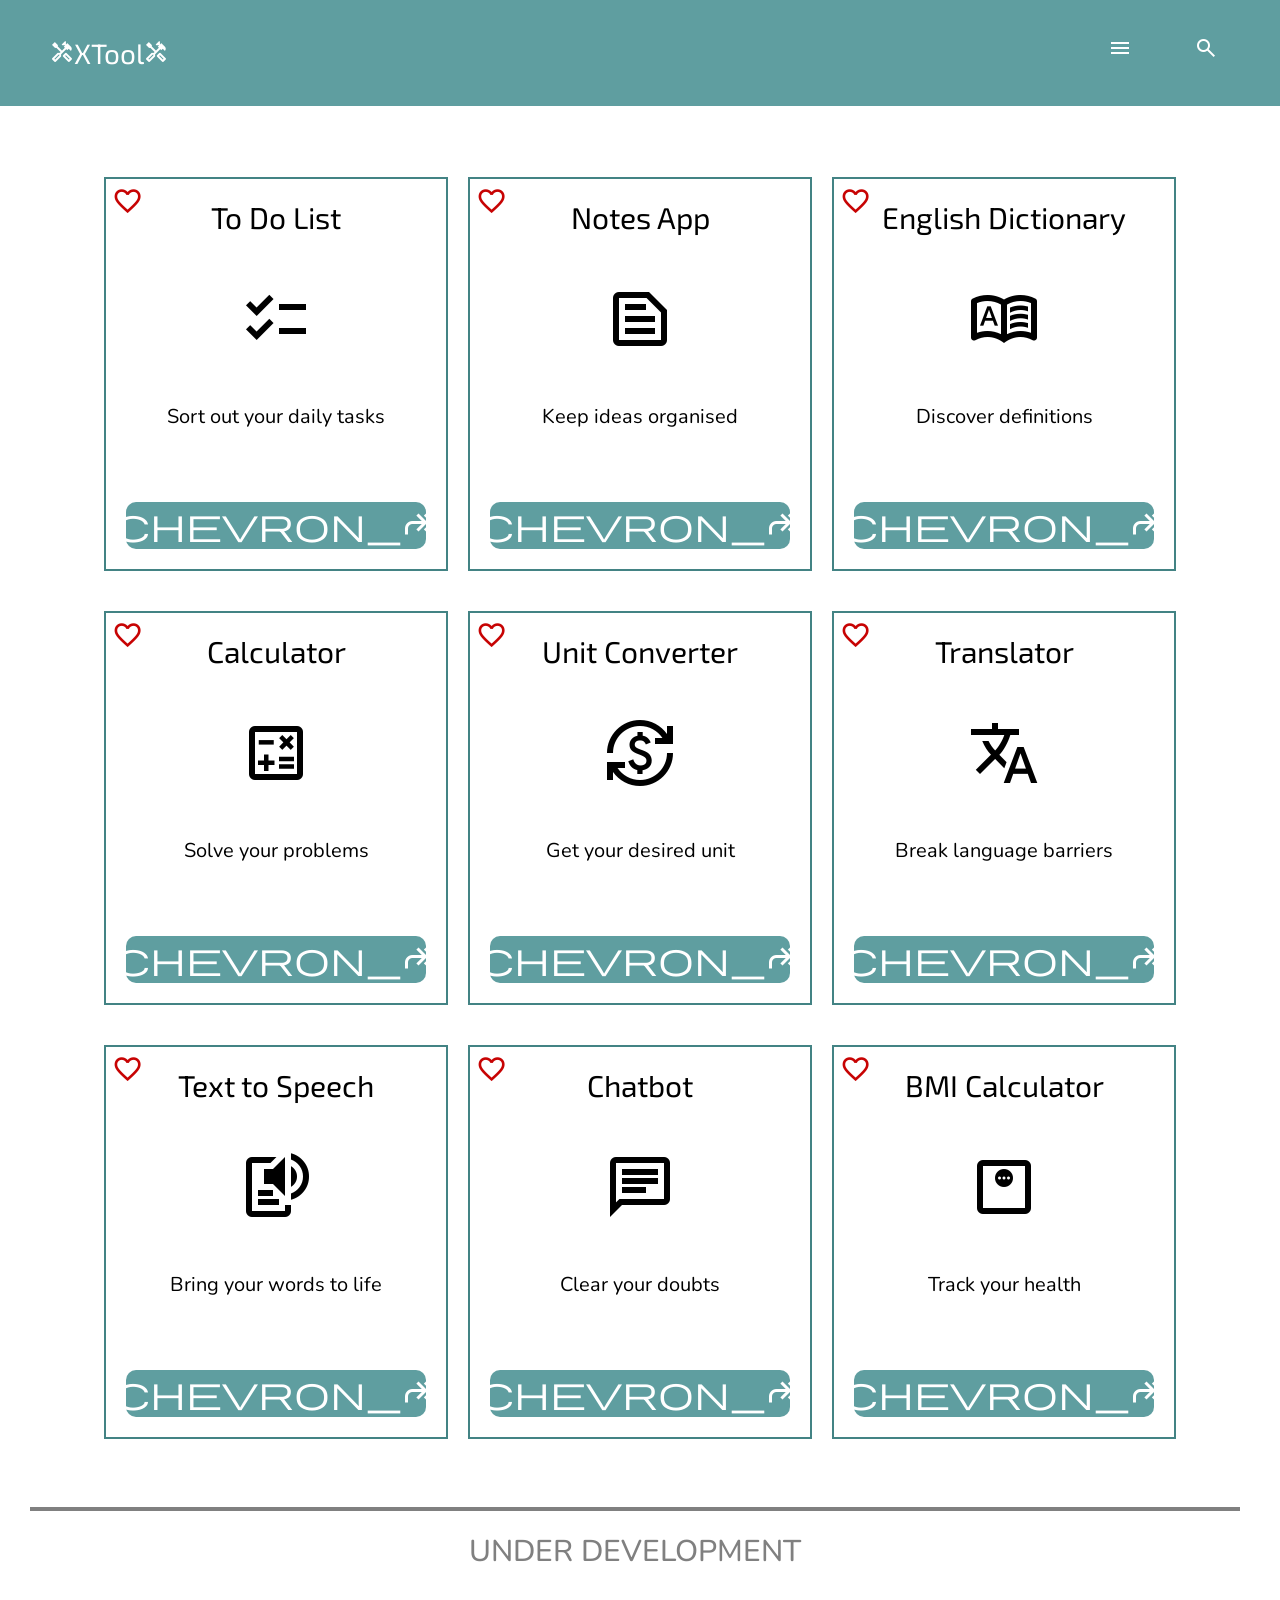
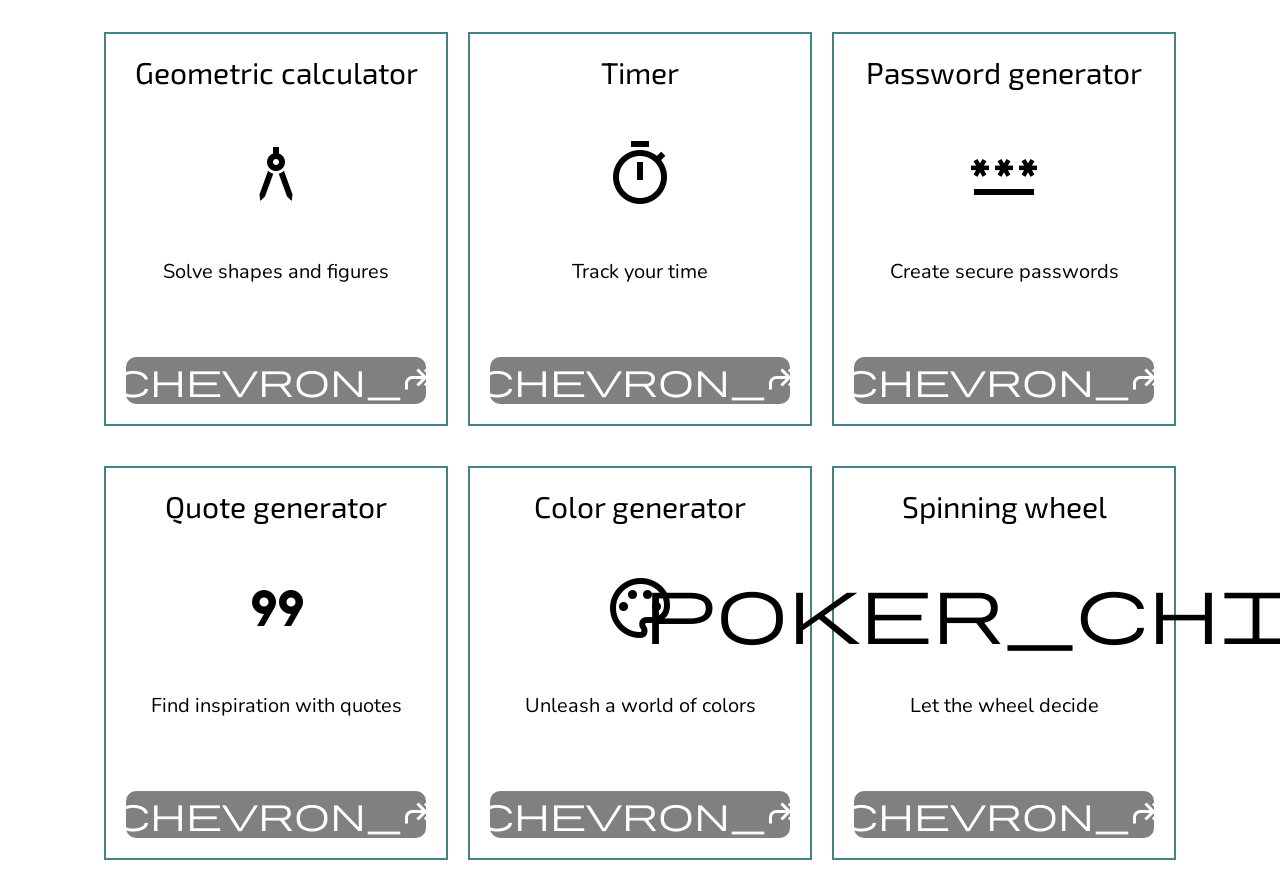
==== index.html @ a67f7b2e "Update project files" ====
<!DOCTYPE html>
<html lang="en" translate="no">

<head>
    <meta charset="UTF-8">
    <meta name="viewport" content="width=device-width, initial-scale=1.0">
    <title>XTool</title>
    <link rel="stylesheet" href="styles.css">
    <link rel="stylesheet" href="https://fonts.googleapis.com/css2?family=Material+Symbols+Outlined:opsz,wght,FILL,GRAD@20..48,100..700,0..1,-50..200" />
</head>

<body>

    <nav class="navBar">
        <ul>
            <a href="index.html" class="webLogo"><span><i class="material-symbols-outlined">handyman</i>XTool<i class="material-symbols-outlined">handyman</i></span></a>
            <li><i class="material-symbols-outlined" id="searchButton">search</i></li>
            <li><i class="material-symbols-outlined" id="menuButton">menu</i></li>
        </ul>
       
    </nav>

    <div class="menuDiv">
        <ul>
             <li><span id="favourites">Favourites</span></li>
            <li><span id="recents">Recents</span></li>
            <li><span id="settings" data-url="Settings/index.html">Settings</span></li>
        </ul>
       
    </div>

    <div class="searchDiv">
        <input type="text" placeholder="search" id="searchBox" autocomplete="off">
    </div>



    <div class="devTextDiv">
        <span class="devTextSpan">DEV TEXT</span>
    </div>

    <button type="button" class="closeBtn"><span class="material-symbols-outlined">close</span></button>



    <div class="settingsDiv">

        <div class="settingsSection">
            <h3>Appearance</h3>
            
            <div class="settingRow">
                <label>Theme</span></label>
                <button type="button" id="darkModeToggle" data-setting="theme">Toggle Dark Mode</button>
            </div>
            
            <div class="settingRow">
                <label for="cardSizeSelect">Card Layout Size</label>
                <select id="cardSizeSelect" data-setting="cardSize">
                    <option value="normal">Normal (Default)</option>
                    <option value="compact">Compact</option>
                </select>
            </div>

        </div>

        <div class="settingsSection">
            <h3>Preferences</h3>

            <div class="settingRow">
                <label>Launch tools in new tab</label>
                <input type="checkbox" id="newTabCheckbox" data-setting="newTab">
            </div>

            <div class="settingRow">
                <label>Recent tools limit (<span id="historyVal">3</span>)</label>
                <input type="range" id="historyLimitSlider" min="3" max="10" value="3" data-setting="recentCount">
            </div>
        </div>

        <div class="settingsSection">
            <h3>Data & Privacy</h3>

            <div class="settingRow buttonsRow">
                <button type="button" class="dangerBtn" id="clearRecentsBtn">Clear History</button>
                <button type="button" class="dangerBtn" id="clearFavsBtn">Reset Favorites</button>
                <button type="button" class="dangerBtn" id="clearSettingsBtn">Reset Settings</button>
            </div>

            <div class="settingRow">
                <label>History retention policy</label>
                <select id="autoClearSelect" data-setting="history">
                    <option value="forever">Keep History Forever</option>
                    <option value="1hour">Clear Recents After 1 Hour</option>
                    <option value="1day">Clear Recents After 1 Day</option>
                    <option value="session">Clear Upon Browser Close</option>
                </select>
            </div>
        </div>
    
    </div>




    <div class="toolContainer">

        <div class="toolElem">
            <span class="toolName">To Do List</span>
            <span class="material-symbols-outlined favIcon">favorite</span>
            <i class="material-symbols-outlined toolIcon">checklist</i>
            <span class="toolDescription">Sort out your daily tasks</span>
            <button type="button" class="toolButton" id="ToDoBtn" data-url='To Do List/index.html'><i
                    class="material-symbols-outlined buttonIcon">chevron_forward</i></button>
        </div>

        <div class="toolElem">
            <span class="toolName">Notes App</span>
            <span class="material-symbols-outlined favIcon">favorite</span>
            <i class="material-symbols-outlined toolIcon">text_snippet</i>
            <span class="toolDescription">Keep ideas organised</span>
            <button type="button" class="toolButton" id="NotesBtn" data-url='NotesApp/index.html'><i
                    class="material-symbols-outlined buttonIcon">chevron_forward</i></button>
        </div>

        <div class="toolElem">
            <span class="toolName">English Dictionary</span>
            <span class="material-symbols-outlined favIcon">favorite</span>
            <i class="material-symbols-outlined toolIcon">dictionary</i>
            <span class="toolDescription">Discover definitions</span>
            <button type="button" class="toolButton" id="DictBtn" data-url='English Dictionary/index.html'><i
                    class="material-symbols-outlined buttonIcon">chevron_forward</i></button>
        </div>

        <div class="toolElem">
            <span class="toolName">Calculator</span>
            <span class="material-symbols-outlined favIcon">favorite</span>
            <i class="material-symbols-outlined toolIcon">calculate</i>
            <span class="toolDescription">Solve your problems</span>
            <button type="button" class="toolButton" id="CalcBtn" data-url='Calculator/index.html'><i
                    class="material-symbols-outlined buttonIcon">chevron_forward</i></button>
        </div>

        <div class="toolElem">
            <span class="toolName">Unit Converter</span>
            <span class="material-symbols-outlined favIcon">favorite</span>
            <i class="material-symbols-outlined toolIcon">currency_exchange</i>
            <span class="toolDescription">Get your desired unit</span>
            <button type="button" class="toolButton" id="UnitBtn" data-url='Unit converter/index.html'><i
                    class="material-symbols-outlined buttonIcon">chevron_forward</i></button>
        </div>

        <div class="toolElem">
            <span class="toolName">Translator</span>
            <span class="material-symbols-outlined favIcon">favorite</span>
            <i class="material-symbols-outlined toolIcon">translate</i>
            <span class="toolDescription">Break language barriers</span>
            <button type="button" class="toolButton" id="TranslatorBtn" data-url='Translator/index.html'><i
                    class="material-symbols-outlined buttonIcon">chevron_forward</i></button>
        </div>

        <div class="toolElem">
            <span class="toolName">Text to Speech</span>
            <span class="material-symbols-outlined favIcon">favorite</span>
            <i class="material-symbols-outlined toolIcon">text_to_speech</i>
            <span class="toolDescription">Bring your words to life</span>
            <button type="button" class="toolButton" id="TextSpeechBtn" data-url='Text to Speech/index.html'><i
                    class="material-symbols-outlined buttonIcon">chevron_forward</i></button>
        </div>

        <div class="toolElem">
            <span class="toolName">Chatbot</span>
            <span class="material-symbols-outlined favIcon">favorite</span>
            <i class="material-symbols-outlined toolIcon">chat</i>
            <span class="toolDescription">Clear your doubts</span>
            <button type="button" class="toolButton" id="ChatbotBtn" data-url='Chatbot/index.html'><i
                    class="material-symbols-outlined buttonIcon">chevron_forward</i></button>
        </div>

        <div class="toolElem">
            <span class="toolName">BMI Calculator</span>
            <span class="material-symbols-outlined favIcon">favorite</span>
            <i class="material-symbols-outlined toolIcon">monitor_weight</i>
            <span class="toolDescription">Track your health</span>
            <button type="button" class="toolButton" id="BMIBtn" data-url='BMI Calculator/index.html'><i
                    class="material-symbols-outlined buttonIcon">chevron_forward</i></button>
        </div>

        <div class="line-divider restricted">
            <hr class="line-segment">
            <span>UNDER DEVELOPMENT</span>
        </div>
    
        <div class="toolElem restricted">
            <span class="toolName">Geometric calculator</span>
            <i class="material-symbols-outlined toolIcon">architecture</i>
            <span class="toolDescription">Solve shapes and figures</span>
            <button type="button" class="toolButton"><i
                    class="material-symbols-outlined buttonIcon">chevron_forward</i></button>
        </div>

        <div class="toolElem restricted">
            <span class="toolName">Timer</span>
            <i class="material-symbols-outlined toolIcon">timer</i>
            <span class="toolDescription">Track your time</span>
            <button type="button" class="toolButton"><i
                    class="material-symbols-outlined buttonIcon">chevron_forward</i></button>
        </div>

        <div class="toolElem restricted">
            <span class="toolName">Password generator</span>
            <i class="material-symbols-outlined toolIcon">password</i>
            <span class="toolDescription">Create secure passwords</span>
            <button type="button" class="toolButton"><i
                    class="material-symbols-outlined buttonIcon">chevron_forward</i></button>
        </div>

        <div class="toolElem restricted">
            <span class="toolName">Quote generator</span>
            <i class="material-symbols-outlined toolIcon">format_quote</i>
            <span class="toolDescription">Find inspiration with quotes</span>
            <button type="button" class="toolButton"><i
                    class="material-symbols-outlined buttonIcon">chevron_forward</i></button>
        </div>

        <div class="toolElem restricted">
            <span class="toolName">Color generator</span>
            <i class="material-symbols-outlined toolIcon">palette</i>
            <span class="toolDescription">Unleash a world of colors</span>
            <button type="button" class="toolButton"><i
                    class="material-symbols-outlined buttonIcon">chevron_forward</i></button>
        </div>

        <div class="toolElem restricted">
            <span class="toolName">Spinning wheel</span>
            <i class="material-symbols-outlined toolIcon">poker_chip</i>
            <span class="toolDescription">Let the wheel decide</span>
            <button type="button" class="toolButton"><i
                    class="material-symbols-outlined buttonIcon">chevron_forward</i></button>
        </div>

    </div>



    <!--styling navbar-->
    <style>
        /*nav bar*/

        @import url('https://fonts.googleapis.com/css2?family=Exo+2:ital,wght@0,100..900;1,100..900&display=swap');

        :root {
            --theme-color: cadetblue;
            --theme-color-dark: rgb(67, 131, 132);
        }

        .navBar {
            background-color: var(--theme-color);
            position: absolute;
            padding: 20px 0 20px 0;
            min-width: 300px;
            top: 0;
            left: 0;
            width: 100%;
            z-index: 1;
            overflow-x: hidden;
        }

        nav li {
            display: inline;
            color: white;
            float: inline-end;
            padding-right: 5%;
        }

        nav i:hover {
            text-shadow: 0 0 25px white;
            transition: all ease 250ms;
        }

        nav i {
            cursor: pointer;
            user-select: none;
        }

        nav a {
            font-family: "Exo 2", sans-serif;
            text-decoration: none;
            font-size: 175%;
            color: white;
            cursor: pointer;
            padding: 10px;
            text-align: center;
            position: relative;
        }

        /*logo animation*/

        nav a::before {
            content: "";
            position: absolute;
            top: 0;
            margin: 0;
            padding: 0;
            width: 0;
            height: 2px;
            background-color: white;
        }

        nav a:hover::before {
            content: "";
            position: absolute;
            top: 0;
            left: 0;
            margin: 0;
            padding: 0;
            width: 100%;
            height: 2px;
            background-color: white;
            transition: all ease 600ms;
        }

        nav a::after {
            content: "";
            position: absolute;
            bottom: 0;
            margin: 0;
            padding: 0;
            width: 0;
            height: 2px;
            background-color: white;
        }

        nav a:hover::after {
            content: "";
            position: absolute;
            bottom: 0;
            left: 0;
            margin: 0;
            padding: 0;
            width: 100%;
            height: 2px;
            background-color: white;
            transition: all ease 600ms;
        }
    </style>

    <script src="main.js"></script>


</body>

</html>
---- styles.css ----
@import url('https://fonts.googleapis.com/css2?family=Exo+2:ital,wght@0,100..900;1,100..900&family=Nunito:ital,wght@0,200..1000;1,200..1000&display=swap');


/*SETUP*/

body,html {
    margin: 0;
}

:root {
    --theme-color: cadetblue;
    --theme-color-dark: rgb(67, 131, 132);
    --theme-color-light: rgb(175, 197, 197);
}








/*DARK THEME (BY GEMINI)*/

body.dark-theme {
    background: linear-gradient(135deg, #0e1617 0%, #152224 50%, #1e3133 100%);
    background-attachment: fixed;
    color: #f1f5f9; 
}

body.dark-theme .navBar {
    background-color: rgba(21, 34, 36, 0.85);
    border-bottom: 1px solid rgba(95, 158, 160, 0.2);
    backdrop-filter: blur(10px);
}

body.dark-theme .webLogo, 
body.dark-theme .navBar ul li i {
    color: var(--theme-color-light) !important;
}

body.dark-theme .closeBtn {
    background-color: #233538;
    color: var(--theme-color-light);
    border: 1px solid rgba(255, 255, 255, 0.05);
}
body.dark-theme .closeBtn:hover {
    background-color: var(--theme-color-dark);
    color: white;
}

body.dark-theme .menuDiv {
    background-color: #162426;
    color: #e2e8f0;
    border-color: var(--theme-color-dark);
    box-shadow: 0 10px 30px rgba(0,0,0,0.5);
}
body.dark-theme .menuDiv li:hover {
    color: white;
}

body.dark-theme #searchBox {
    background-color: #22373a;
    color: white;
    border: 1px solid rgba(255, 255, 255, 0.1);
}
body.dark-theme #searchBox:focus {
    outline: 1px solid var(--theme-color);
}

body.dark-theme .line-divider hr {
    border-color: #2d4144;
}
body.dark-theme .line-divider span,
body.dark-theme .devTextSpan,
body.dark-theme .emptyMsg {
    color: var(--theme-color-light);
}

body.dark-theme .toolElem {
    background: rgba(26, 42, 44, 0.65);
    backdrop-filter: blur(8px);
    border: 2px solid rgba(67, 131, 132, 0.4);
    box-shadow: 0 4px 20px rgba(0, 0, 0, 0.25);
    color: #f8fafc;
}

body.dark-theme .toolElem:hover {
    border-color: var(--theme-color);
    box-shadow: 0 0 25px rgba(95, 158, 160, 0.3);
}

body.dark-theme .toolDescription {
    color: #cbd5e1;
}

body.dark-theme .settingsDiv {
    background-color: rgba(22, 36, 38, 0.85); 
    backdrop-filter: blur(12px);
    border-color: var(--theme-color-dark);
    color: #f8fafc;
    box-shadow: 0 10px 40px rgba(0, 0, 0, 0.4);
}

body.dark-theme .settingsSection {
    border-bottom-color: rgba(175, 197, 197, 0.15); 
}

body.dark-theme .settingsSection h3 {
    color: var(--theme-color-light);
}

body.dark-theme .settingRow label {
    color: #e2e8f0;
}

body.dark-theme .settingRow select,
body.dark-theme #darkModeToggle {
    background-color: #24393c;
    color: #f8fafc;
    border-color: rgba(255, 255, 255, 0.1);
}

body.dark-theme .settingRow select:focus,
body.dark-theme #darkModeToggle:hover {
    background-color: #2e494d;
    border-color: var(--theme-color-light);
}

body.dark-theme .dangerBtn {
    background-color: #3b1e1e; 
    color: #fca5a5;
    border-color: #7f1d1d;
}

body.dark-theme .dangerBtn:hover {
    background-color: #dc2626;
    color: white;
    border-color: #b91c1c;
    box-shadow: 0 4px 12px rgba(220, 38, 38, 0.4);
}








/*LAYOUT CONTAINERS*/

.toolContainer {
    margin: 20px;
    display: flex;
    flex-wrap: wrap;
    justify-content: center;
    gap: 40px 20px;
}

.toolElem {
    position: relative;
    width: 300px;
    height: 350px;
    border: 2px solid var(--theme-color-dark);
    padding: 20px;
    text-align: center;
    font-size: 30px;
    display: flex;
    flex-direction: column;
    align-items: center;
    justify-content: space-between;
    transition: box-shadow 0.3s ease;
}

.toolElem:hover {
    box-shadow: 0 0 20px rgb(214, 213, 213);
}






/*CARD ELEMENTS*/

.toolName {
    font-family: "Exo 2", sans-serif;
}

.toolDescription {
    font-size: 20px;
    font-family: "Nunito", sans-serif;
}

.favIcon{
    position: absolute;
    top: 10px;
    left: 10px;
    cursor: pointer;
    color: rgb(199, 3, 3);
    transform: scale(1.3);
    user-select: none;
}

.toolIcon {
    transform: scale(3);
}

.toolButton {
    background-color: var(--theme-color);
    color: white;
    border-radius: 10px;
    border: none;
    padding: 10px;
    width: 100%;
    cursor: pointer;
    transition: background-color 400ms ease;
}

.toolButton:hover {
    background-color: var(--theme-color-dark);
}

.buttonIcon {
    transform: scale(1.5);
}




/*COMPACT MODIFY*/

.toolContainer.compact{
    gap: 15px 15px;
}

.toolContainer.compact .toolElem{
    width: 100px;
    height: 170px;
    padding: 10px;
}

.toolContainer.compact .favIcon{
    transform: scale(0.8);
    top: 0px;
    left: 0px;
}

.toolContainer.compact .toolIcon{
    transform: scale(1);
}

.toolContainer.compact .toolButton{
    padding: 2px;
}
.toolContainer.compact .buttonIcon{
    transform: scale(1);
}

.toolContainer.compact .toolName,.toolContainer.compact .toolDescription{
    font-size: 13px;
    margin: 6px;
}

.toolContainer.compact .line-divider span{
    font-size: 20px;
}



/*DEV LINE*/

.line-divider {
  flex-basis: 100%;
  text-align: center;
  margin: 20px 20px 0 10px;
}

.line-divider hr{
    border: 2.5px solid grey;
}

.line-divider span {
  font-size: 30px;
  font-family: "Nunito", "sans-serif";
  color: grey;
  display: block;
  margin: 20px 0 20px 0;
  font-weight: 500;
}





/*MENU DIV*/

.menuDiv{
    width: 140px;
    height: fit-content;
    background-color: white;
    position: absolute;
    right: 5%;
    top: 10%;
    z-index: 100;
    padding: 5px 7px 5px 7px;
    color: var(--theme-color-dark);
    font-family: "Nunito", "sans-serif";
    border: 1px solid var(--theme-color);
    border-radius: 7px;
    visibility: hidden;
}

.menuDiv li{
    list-style: none;
    padding: 5px;
    margin-left: -25px;
    user-select: none;
}   

.menuDiv li :hover{
    cursor: pointer;
    color: var(--theme-color);
    font-weight: bold;
}

.searchDiv{
    width: 150px;
    position: absolute;
    right: 40px;
    top: 8.5%;
    z-index: 101;
    visibility: hidden;
}

#searchBox{
    width: 150px;
    border: none;
    padding: 10px;
    border-radius: 5px;
    outline: none;
}

#searchBox:focus{
    outline: 1px solid var(--theme-color-dark);
}

.restricted .toolButton{
    background-color: grey;
}

.devTextDiv{
    position: relative;
    text-align: center;
    width: 100%;
    margin-top: 135px;
    margin-bottom: 20px;
    font-weight: bold;
}

.devTextSpan{
    color: var(--theme-color-dark);
    font-family: "nunito";
    visibility: hidden;
    display: block;
}

.isFav{
    font-variation-settings: 'FILL' 1, 'wght' 400, 'GRAD' 0, 'opsz' 24;
}

.menuDiv ul li span.active{
    font-weight: bold;
}

.emptyMsg{
    color: rgb(134, 131, 131);
    font-family: "nunito", sans-serif;
    font-weight: 300;
    grid-column: 1/-1;
    text-align: center;
    margin: 100px auto;
}


/*SETTINGS*/

.closeBtn{
    position: absolute;
    top: 125px;
    right: 10%;
    padding: 2px 0 0 0;
    border: none;
    background-color: white;
    color: var(--theme-color-dark);
    border-radius: 50%;
    width: 35px;
    height: 35px;
    cursor: pointer;
    transition: background-color 500ms ease;
    visibility: hidden;
}

.closeBtn:hover{
    background-color: rgb(231, 229, 229);
}

.settingsDiv {
    display: none;
    margin: 40px auto;
    max-width: 650px;
    min-width: 200px;
    padding: 30px;
    border: 2px solid var(--theme-color-dark);
    border-radius: 12px;
    box-shadow: 0 4px 20px rgba(0, 0, 0, 0.05);
    font-family: "Nunito", sans-serif;
}

.settingsSection {
    margin-bottom: 35px;
    padding-bottom: 25px;
    border-bottom: 1.5px dashed var(--theme-color-light);
}

.settingsSection:last-child {
    margin-bottom: 0;
    padding-bottom: 0;
    border-bottom: none;
}

.settingsSection h3 {
    font-family: "Exo 2", sans-serif;
    font-size: 20px;
    color: var(--theme-color-dark);
    margin: 0 0 20px 0;
}

.settingRow {
    display: flex;
    justify-content: space-between;
    align-items: center;
    margin-bottom: 20px;
}

.settingRow:last-child {
    margin-bottom: 0;
}

.settingRow select, #darkModeToggle {
    background-color: #f8fafc;
    color: #1e293b;
    border: 1px solid #cbd5e1;
    border-radius: 6px;
    padding: 8px 14px;
    font-size: 15px;
    font-family: "Nunito", sans-serif;
    outline: none;
    cursor: pointer;
    transition: all 200ms ease;
    width: 60%;
    text-align: left;
}

.settingRow select:focus, #darkModeToggle:hover {
    border-color: var(--theme-color-dark);
}

.settingRow input[type="checkbox"] {
    width: 20px;
    height: 20px;
    accent-color: var(--theme-color);
    cursor: pointer;
}

.settingRow input[type="range"] {
    width: 60%;
    accent-color: var(--theme-color);
    cursor: pointer;
}

#historyVal {
    font-weight: 700;
    color: var(--theme-color-dark);
}

.buttonsRow {
    gap: 18px;
}

.dangerBtn {
    flex: 1;
    background-color: #fee2e2;
    color: #dc2626;
    border: 1px solid #fca5a5;
    border-radius: 8px;
    padding: 12px;
    font-size: 15px;
    font-weight: 600;
    font-family: "Nunito", sans-serif;
    cursor: pointer;
    transition: all 250ms ease;
}

.dangerBtn:hover {
    background-color: #dc2626;
    color: white;
    border-color: #b91c1c;
    box-shadow: 0 4px 12px rgba(220, 38, 38, 0.2);
}
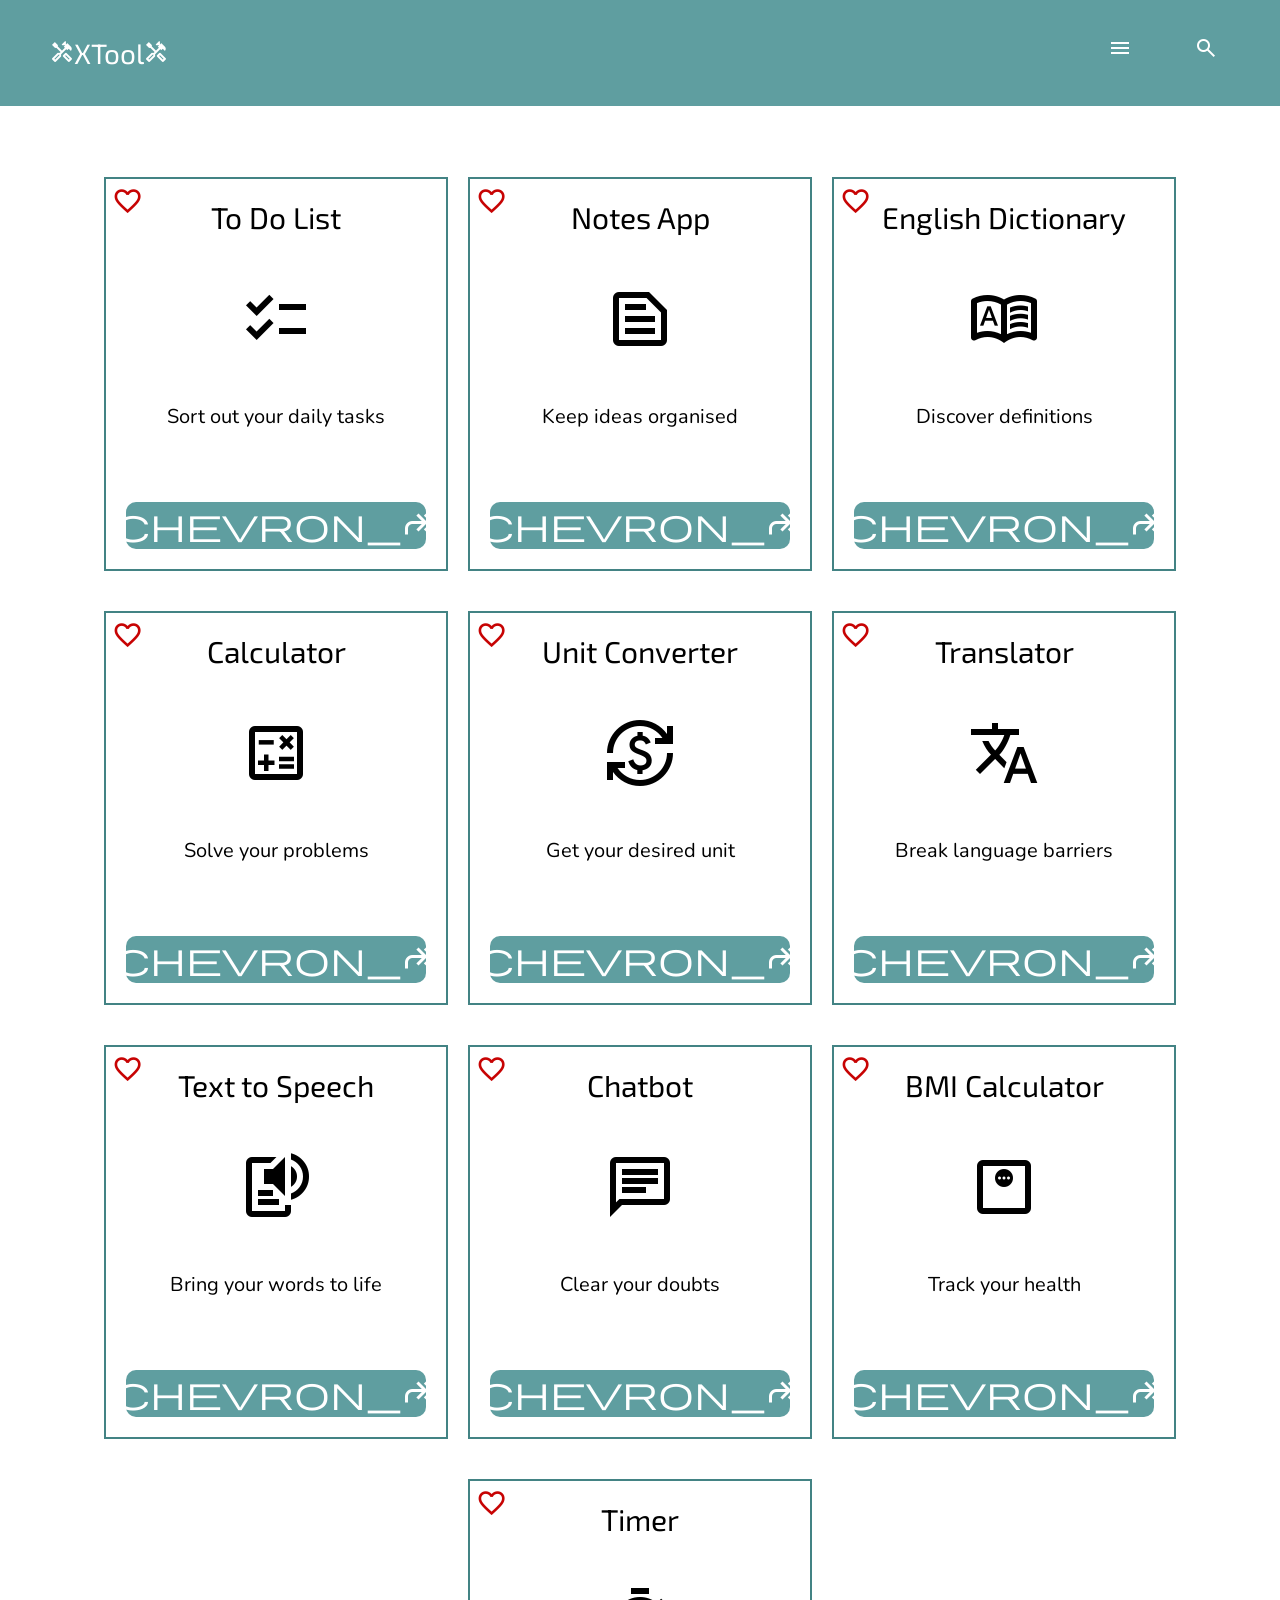
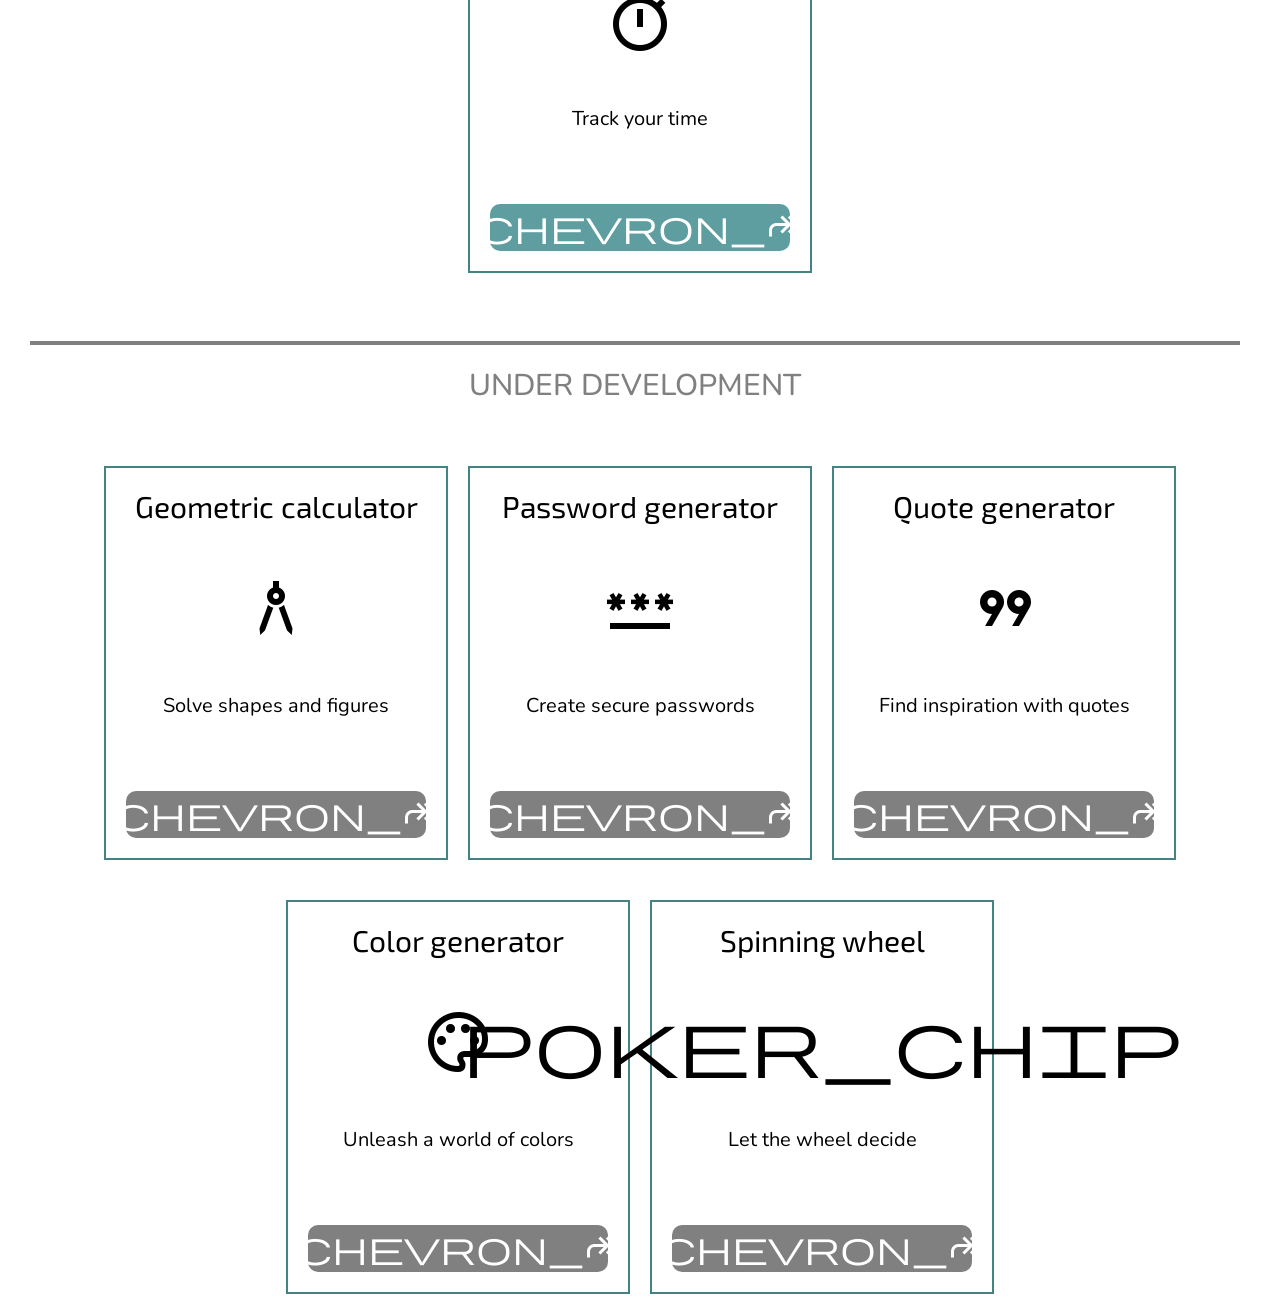
==== commit d87b990b: "Update project files" ====
--- a/index.html
+++ b/index.html
@@ -185,6 +185,15 @@
                     class="material-symbols-outlined buttonIcon">chevron_forward</i></button>
         </div>
 
+        <div class="toolElem">
+            <span class="toolName">Timer</span>
+            <span class="material-symbols-outlined favIcon">favorite</span>
+            <i class="material-symbols-outlined toolIcon">timer</i>
+            <span class="toolDescription">Track your time</span>
+            <button type="button" class="toolButton" id="TimerBtn" data-url="Timer/index.html"><i 
+                class="material-symbols-outlined buttonIcon">chevron_forward</i></button>
+        </div>
+
         <div class="line-divider restricted">
             <hr class="line-segment">
             <span>UNDER DEVELOPMENT</span>
@@ -198,13 +207,7 @@
                     class="material-symbols-outlined buttonIcon">chevron_forward</i></button>
         </div>
 
-        <div class="toolElem restricted">
-            <span class="toolName">Timer</span>
-            <i class="material-symbols-outlined toolIcon">timer</i>
-            <span class="toolDescription">Track your time</span>
-            <button type="button" class="toolButton"><i
-                    class="material-symbols-outlined buttonIcon">chevron_forward</i></button>
-        </div>
+
 
         <div class="toolElem restricted">
             <span class="toolName">Password generator</span>
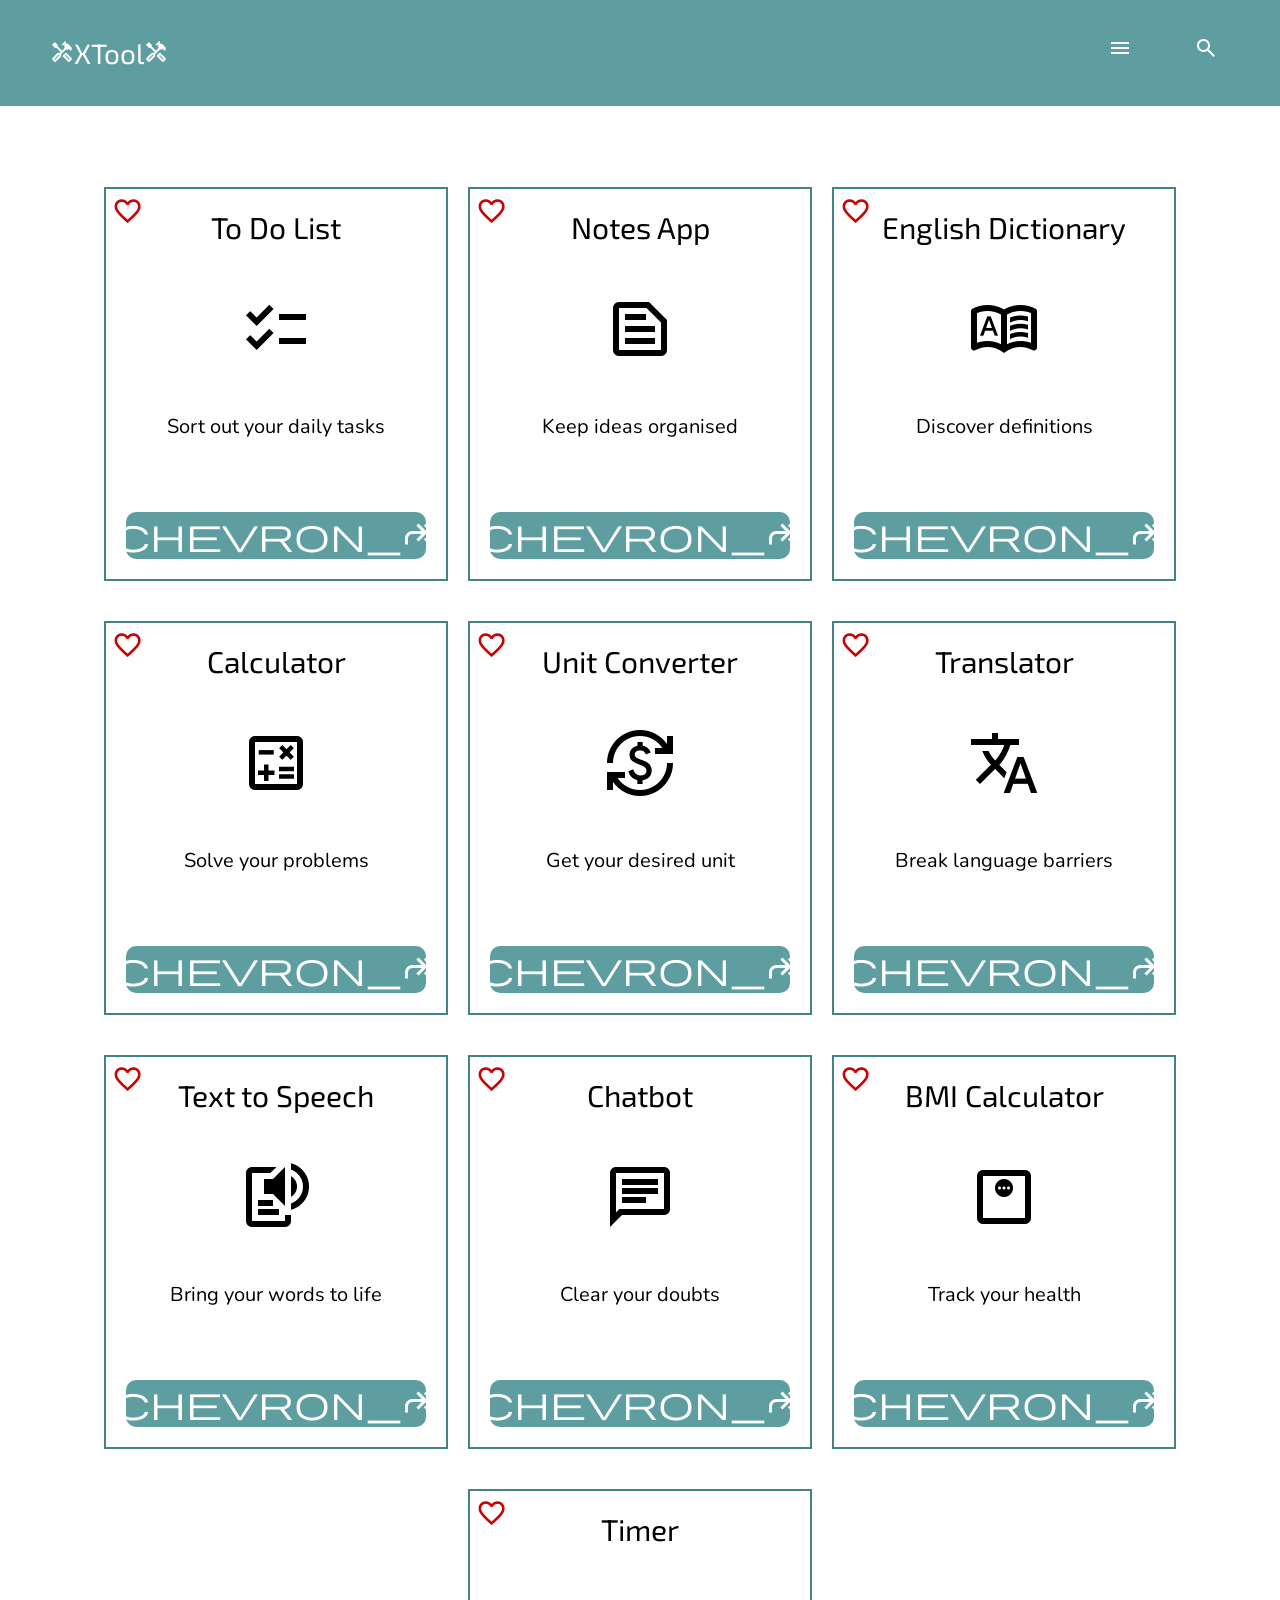
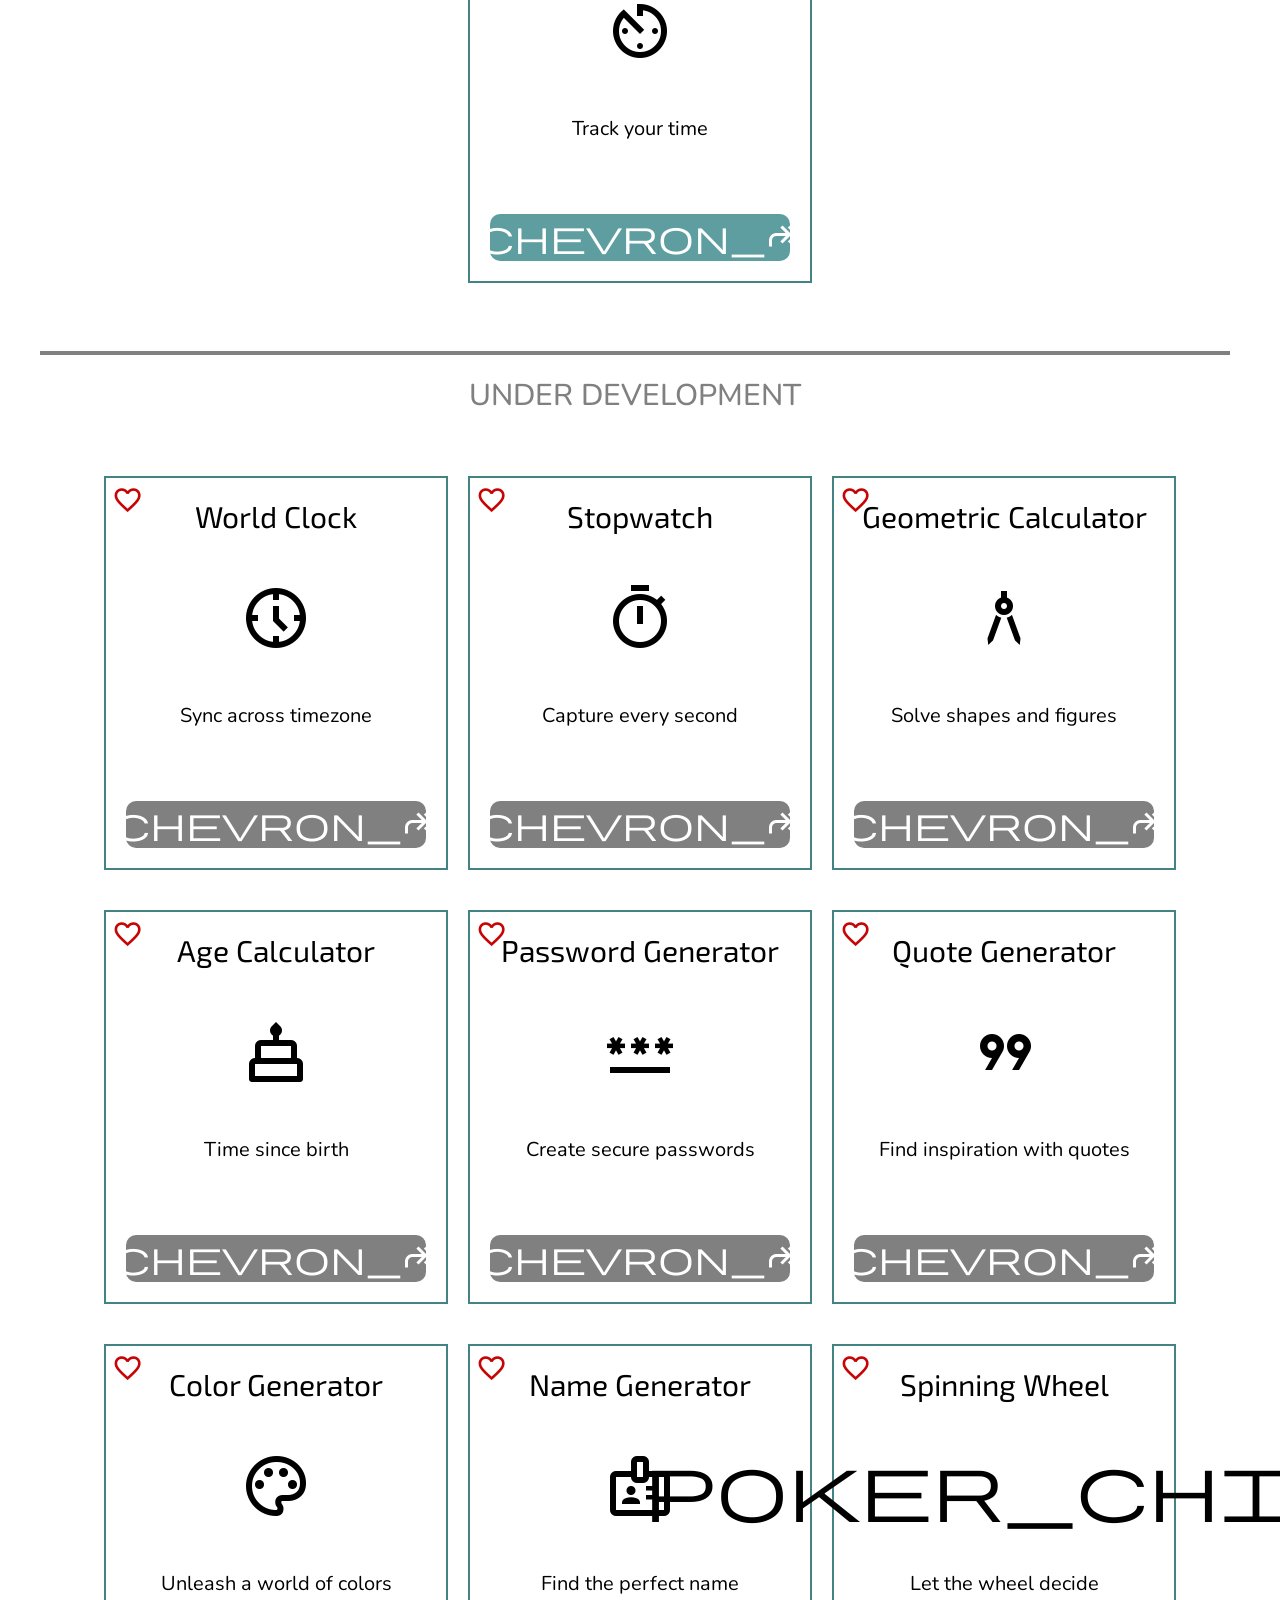
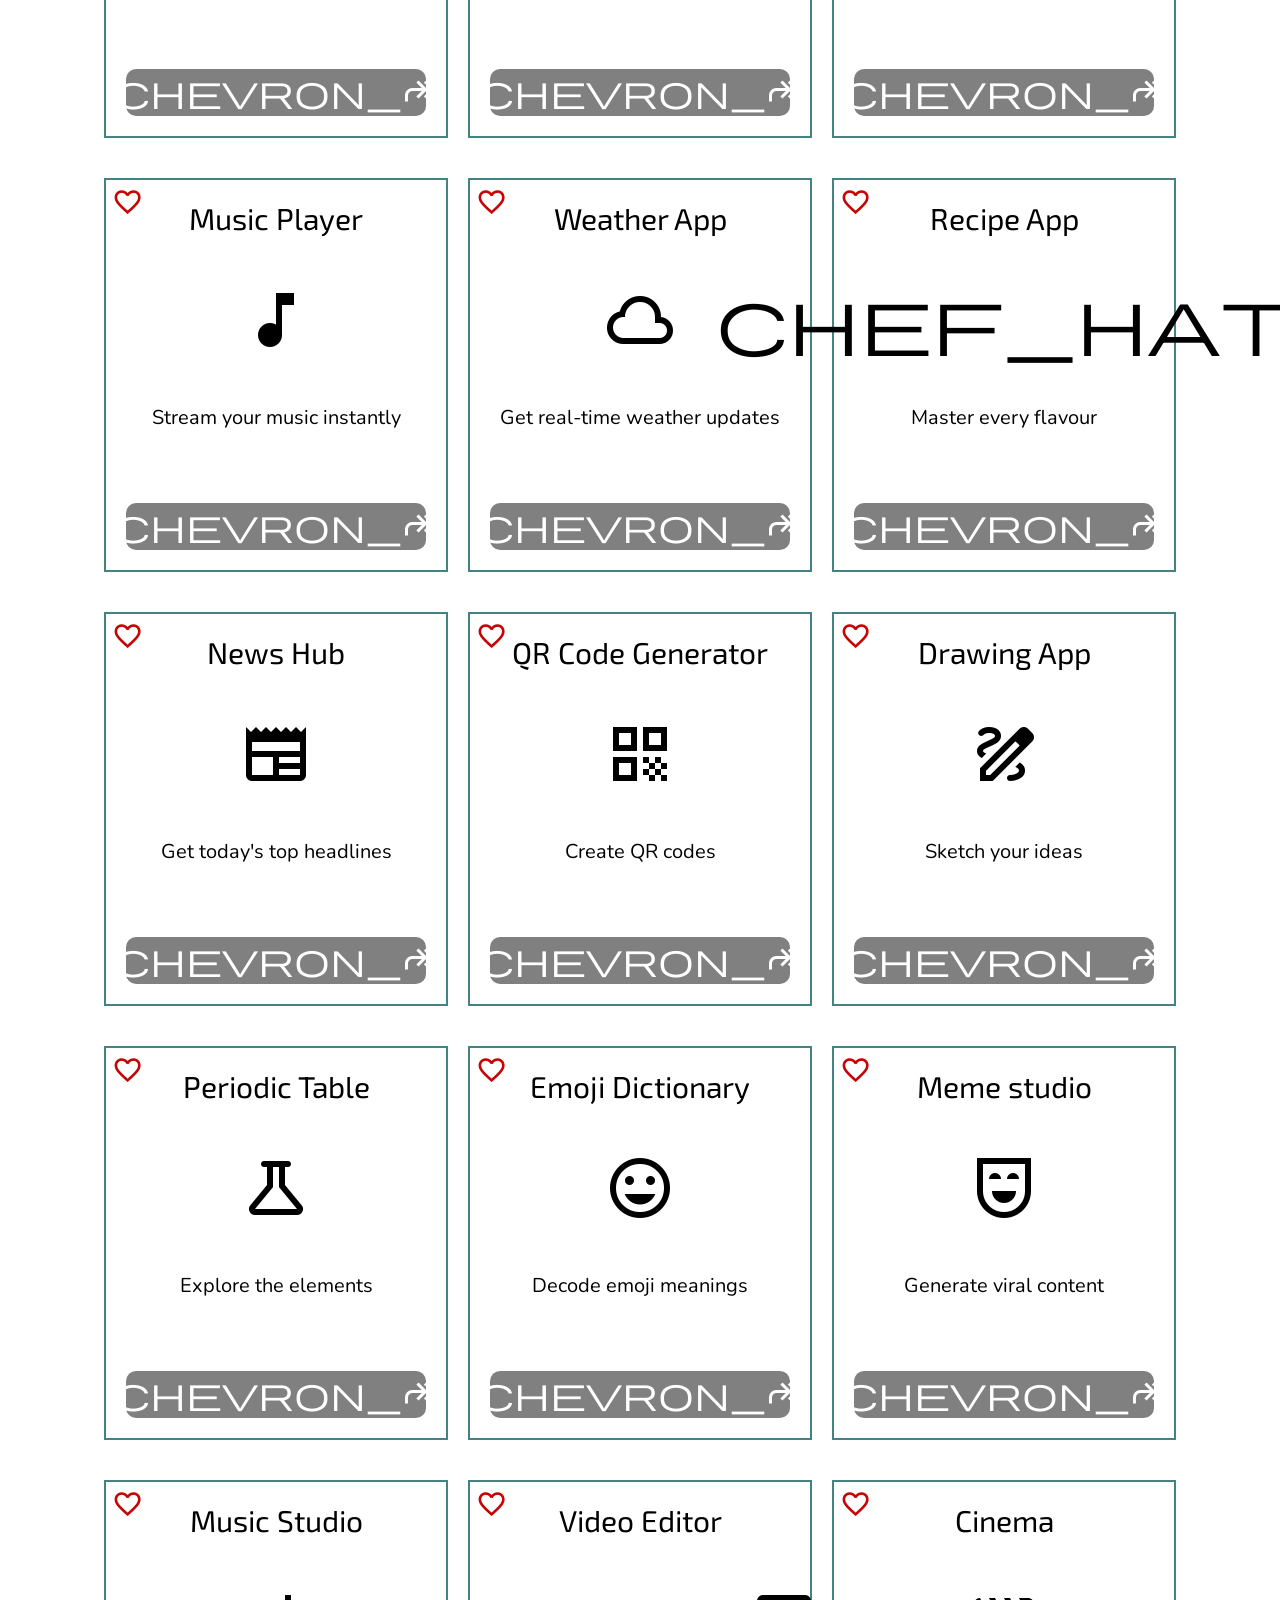
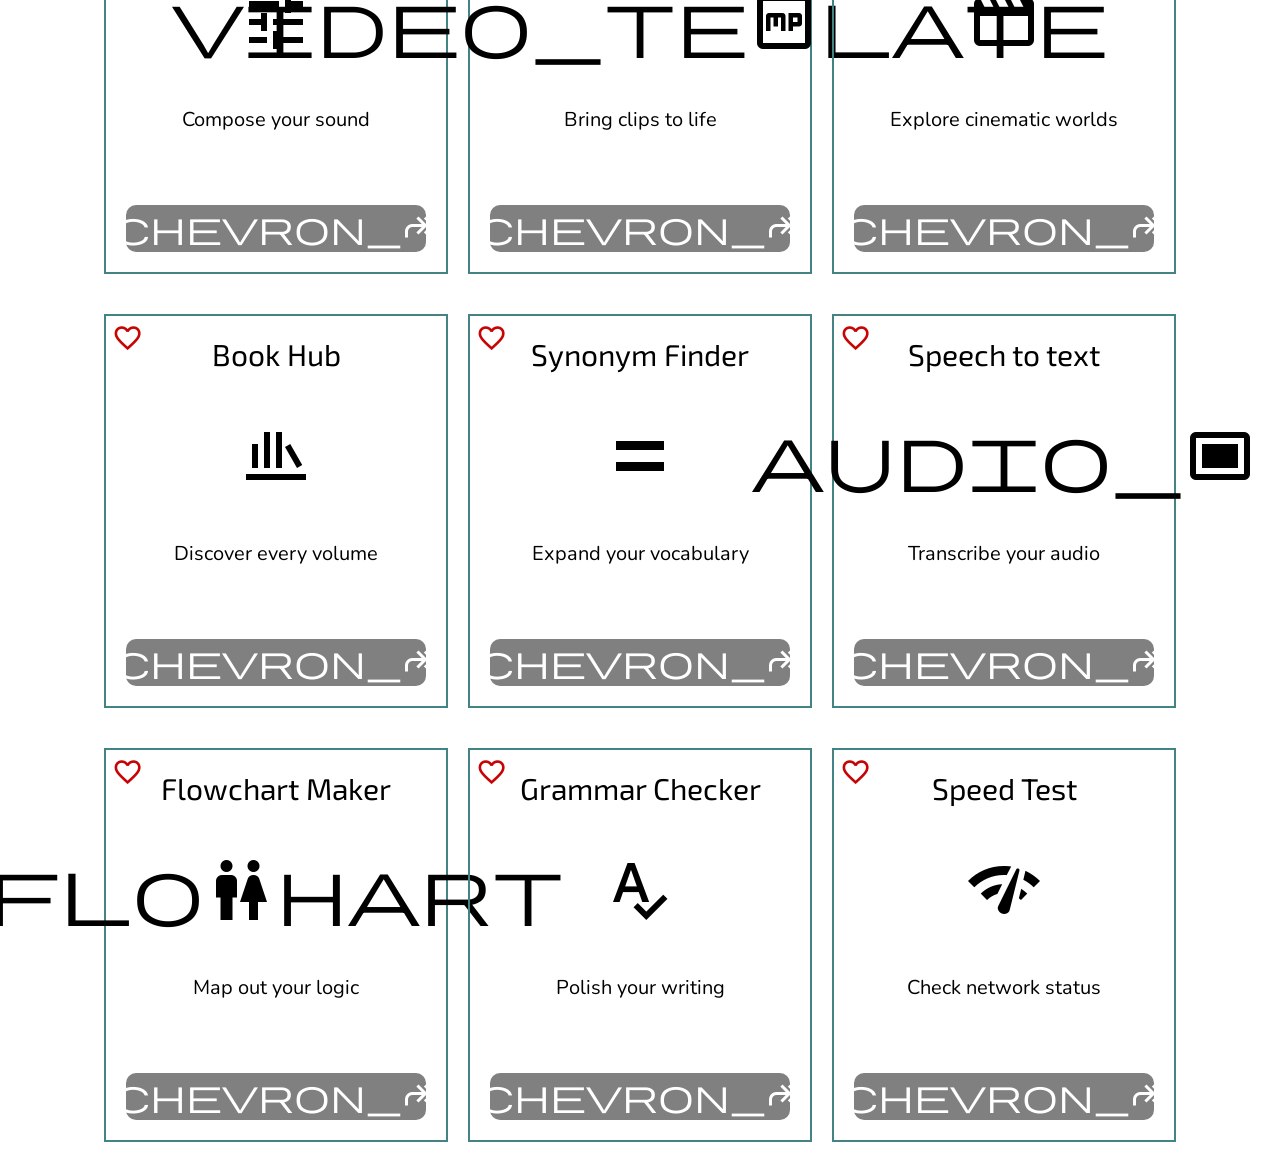
==== commit 7268f838: "Update project files" ====
--- a/index.html
+++ b/index.html
@@ -100,148 +100,7 @@
     </div>
 
 
-
-
-    <div class="toolContainer">
-
-        <div class="toolElem">
-            <span class="toolName">To Do List</span>
-            <span class="material-symbols-outlined favIcon">favorite</span>
-            <i class="material-symbols-outlined toolIcon">checklist</i>
-            <span class="toolDescription">Sort out your daily tasks</span>
-            <button type="button" class="toolButton" id="ToDoBtn" data-url='To Do List/index.html'><i
-                    class="material-symbols-outlined buttonIcon">chevron_forward</i></button>
-        </div>
-
-        <div class="toolElem">
-            <span class="toolName">Notes App</span>
-            <span class="material-symbols-outlined favIcon">favorite</span>
-            <i class="material-symbols-outlined toolIcon">text_snippet</i>
-            <span class="toolDescription">Keep ideas organised</span>
-            <button type="button" class="toolButton" id="NotesBtn" data-url='NotesApp/index.html'><i
-                    class="material-symbols-outlined buttonIcon">chevron_forward</i></button>
-        </div>
-
-        <div class="toolElem">
-            <span class="toolName">English Dictionary</span>
-            <span class="material-symbols-outlined favIcon">favorite</span>
-            <i class="material-symbols-outlined toolIcon">dictionary</i>
-            <span class="toolDescription">Discover definitions</span>
-            <button type="button" class="toolButton" id="DictBtn" data-url='English Dictionary/index.html'><i
-                    class="material-symbols-outlined buttonIcon">chevron_forward</i></button>
-        </div>
-
-        <div class="toolElem">
-            <span class="toolName">Calculator</span>
-            <span class="material-symbols-outlined favIcon">favorite</span>
-            <i class="material-symbols-outlined toolIcon">calculate</i>
-            <span class="toolDescription">Solve your problems</span>
-            <button type="button" class="toolButton" id="CalcBtn" data-url='Calculator/index.html'><i
-                    class="material-symbols-outlined buttonIcon">chevron_forward</i></button>
-        </div>
-
-        <div class="toolElem">
-            <span class="toolName">Unit Converter</span>
-            <span class="material-symbols-outlined favIcon">favorite</span>
-            <i class="material-symbols-outlined toolIcon">currency_exchange</i>
-            <span class="toolDescription">Get your desired unit</span>
-            <button type="button" class="toolButton" id="UnitBtn" data-url='Unit converter/index.html'><i
-                    class="material-symbols-outlined buttonIcon">chevron_forward</i></button>
-        </div>
-
-        <div class="toolElem">
-            <span class="toolName">Translator</span>
-            <span class="material-symbols-outlined favIcon">favorite</span>
-            <i class="material-symbols-outlined toolIcon">translate</i>
-            <span class="toolDescription">Break language barriers</span>
-            <button type="button" class="toolButton" id="TranslatorBtn" data-url='Translator/index.html'><i
-                    class="material-symbols-outlined buttonIcon">chevron_forward</i></button>
-        </div>
-
-        <div class="toolElem">
-            <span class="toolName">Text to Speech</span>
-            <span class="material-symbols-outlined favIcon">favorite</span>
-            <i class="material-symbols-outlined toolIcon">text_to_speech</i>
-            <span class="toolDescription">Bring your words to life</span>
-            <button type="button" class="toolButton" id="TextSpeechBtn" data-url='Text to Speech/index.html'><i
-                    class="material-symbols-outlined buttonIcon">chevron_forward</i></button>
-        </div>
-
-        <div class="toolElem">
-            <span class="toolName">Chatbot</span>
-            <span class="material-symbols-outlined favIcon">favorite</span>
-            <i class="material-symbols-outlined toolIcon">chat</i>
-            <span class="toolDescription">Clear your doubts</span>
-            <button type="button" class="toolButton" id="ChatbotBtn" data-url='Chatbot/index.html'><i
-                    class="material-symbols-outlined buttonIcon">chevron_forward</i></button>
-        </div>
-
-        <div class="toolElem">
-            <span class="toolName">BMI Calculator</span>
-            <span class="material-symbols-outlined favIcon">favorite</span>
-            <i class="material-symbols-outlined toolIcon">monitor_weight</i>
-            <span class="toolDescription">Track your health</span>
-            <button type="button" class="toolButton" id="BMIBtn" data-url='BMI Calculator/index.html'><i
-                    class="material-symbols-outlined buttonIcon">chevron_forward</i></button>
-        </div>
-
-        <div class="toolElem">
-            <span class="toolName">Timer</span>
-            <span class="material-symbols-outlined favIcon">favorite</span>
-            <i class="material-symbols-outlined toolIcon">timer</i>
-            <span class="toolDescription">Track your time</span>
-            <button type="button" class="toolButton" id="TimerBtn" data-url="Timer/index.html"><i 
-                class="material-symbols-outlined buttonIcon">chevron_forward</i></button>
-        </div>
-
-        <div class="line-divider restricted">
-            <hr class="line-segment">
-            <span>UNDER DEVELOPMENT</span>
-        </div>
-    
-        <div class="toolElem restricted">
-            <span class="toolName">Geometric calculator</span>
-            <i class="material-symbols-outlined toolIcon">architecture</i>
-            <span class="toolDescription">Solve shapes and figures</span>
-            <button type="button" class="toolButton"><i
-                    class="material-symbols-outlined buttonIcon">chevron_forward</i></button>
-        </div>
-
-
-
-        <div class="toolElem restricted">
-            <span class="toolName">Password generator</span>
-            <i class="material-symbols-outlined toolIcon">password</i>
-            <span class="toolDescription">Create secure passwords</span>
-            <button type="button" class="toolButton"><i
-                    class="material-symbols-outlined buttonIcon">chevron_forward</i></button>
-        </div>
-
-        <div class="toolElem restricted">
-            <span class="toolName">Quote generator</span>
-            <i class="material-symbols-outlined toolIcon">format_quote</i>
-            <span class="toolDescription">Find inspiration with quotes</span>
-            <button type="button" class="toolButton"><i
-                    class="material-symbols-outlined buttonIcon">chevron_forward</i></button>
-        </div>
-
-        <div class="toolElem restricted">
-            <span class="toolName">Color generator</span>
-            <i class="material-symbols-outlined toolIcon">palette</i>
-            <span class="toolDescription">Unleash a world of colors</span>
-            <button type="button" class="toolButton"><i
-                    class="material-symbols-outlined buttonIcon">chevron_forward</i></button>
-        </div>
-
-        <div class="toolElem restricted">
-            <span class="toolName">Spinning wheel</span>
-            <i class="material-symbols-outlined toolIcon">poker_chip</i>
-            <span class="toolDescription">Let the wheel decide</span>
-            <button type="button" class="toolButton"><i
-                    class="material-symbols-outlined buttonIcon">chevron_forward</i></button>
-        </div>
-
-    </div>
+    <div class="toolContainer"></div>
 
 
 
@@ -347,6 +206,7 @@
         }
     </style>
 
+    <script src="tools.js"></script>
     <script src="main.js"></script>
 
 
--- a/styles.css
+++ b/styles.css
@@ -12,10 +12,6 @@
     --theme-color-dark: rgb(67, 131, 132);
     --theme-color-light: rgb(175, 197, 197);
 }
-
-
-
-
 
 
 
@@ -155,6 +151,8 @@
     flex-wrap: wrap;
     justify-content: center;
     gap: 40px 20px;
+    visibility: hidden;
+    padding: 10px;
 }
 
 .toolElem {
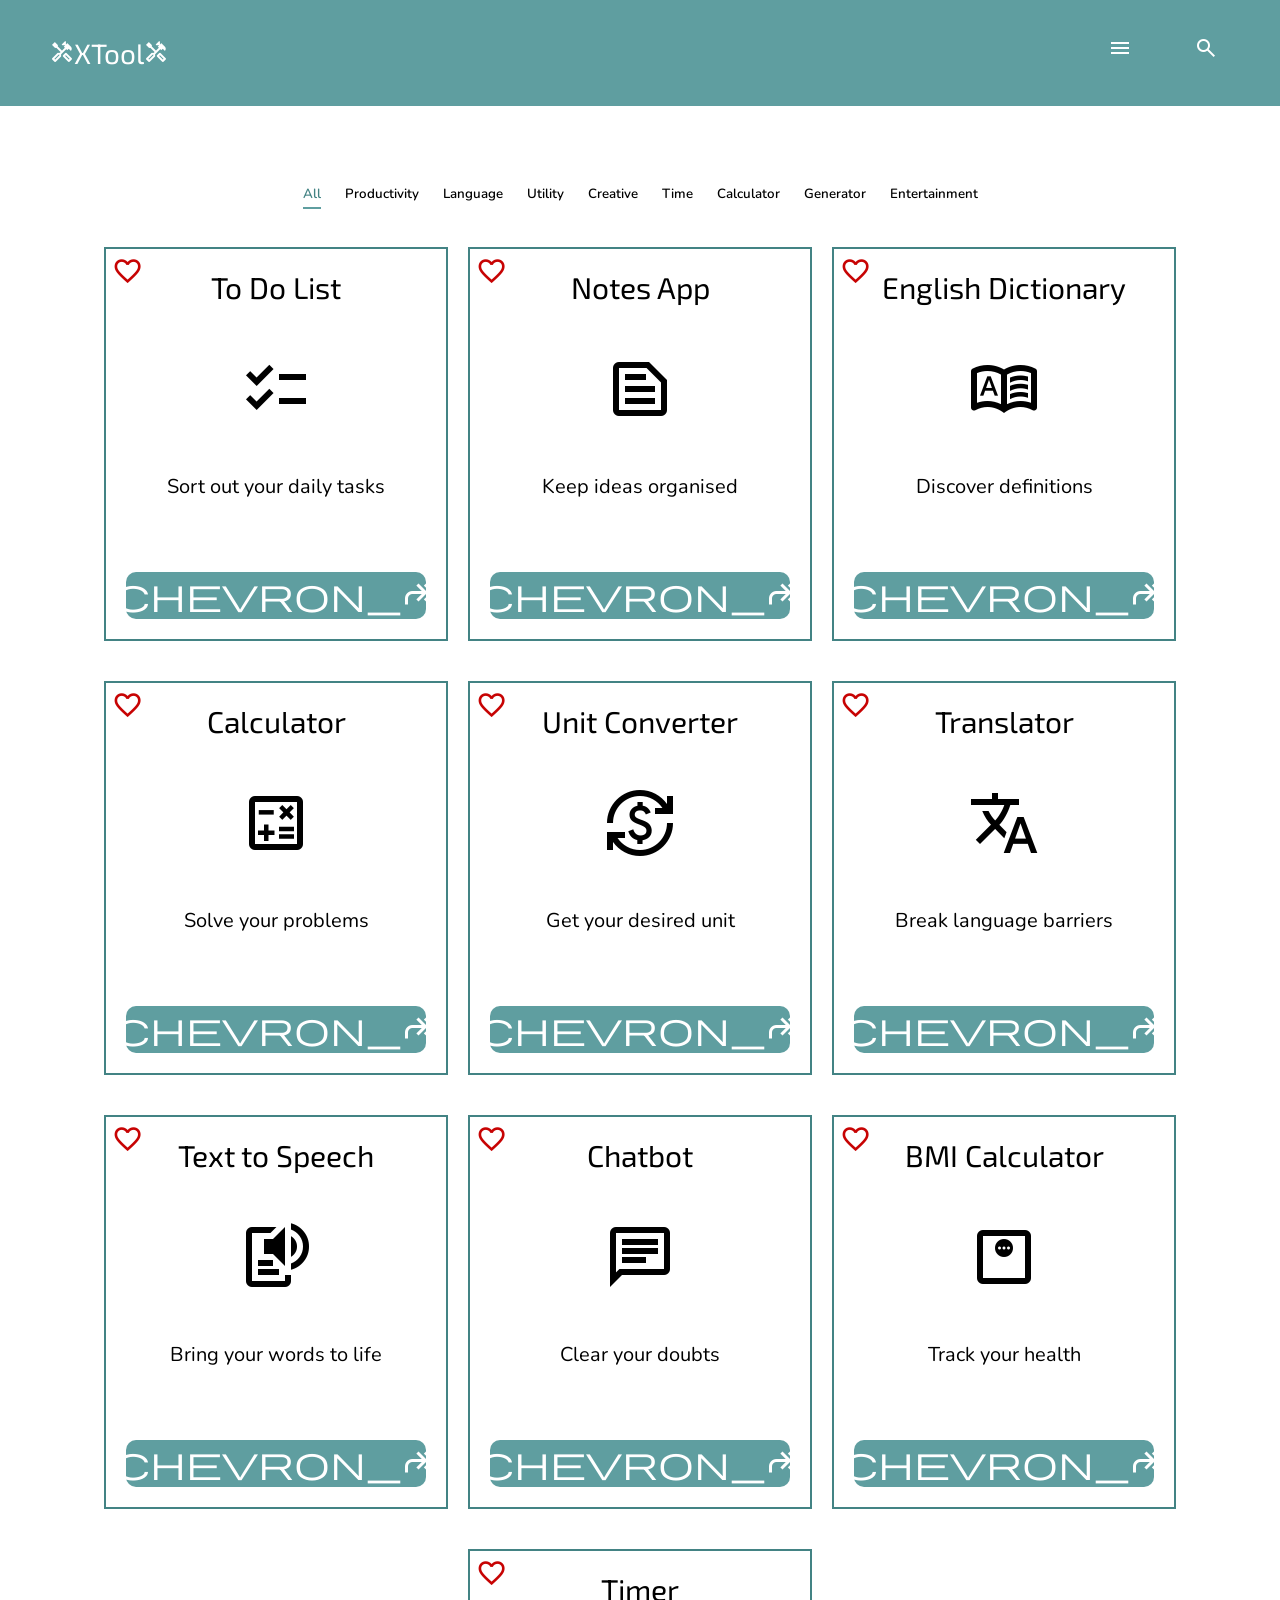
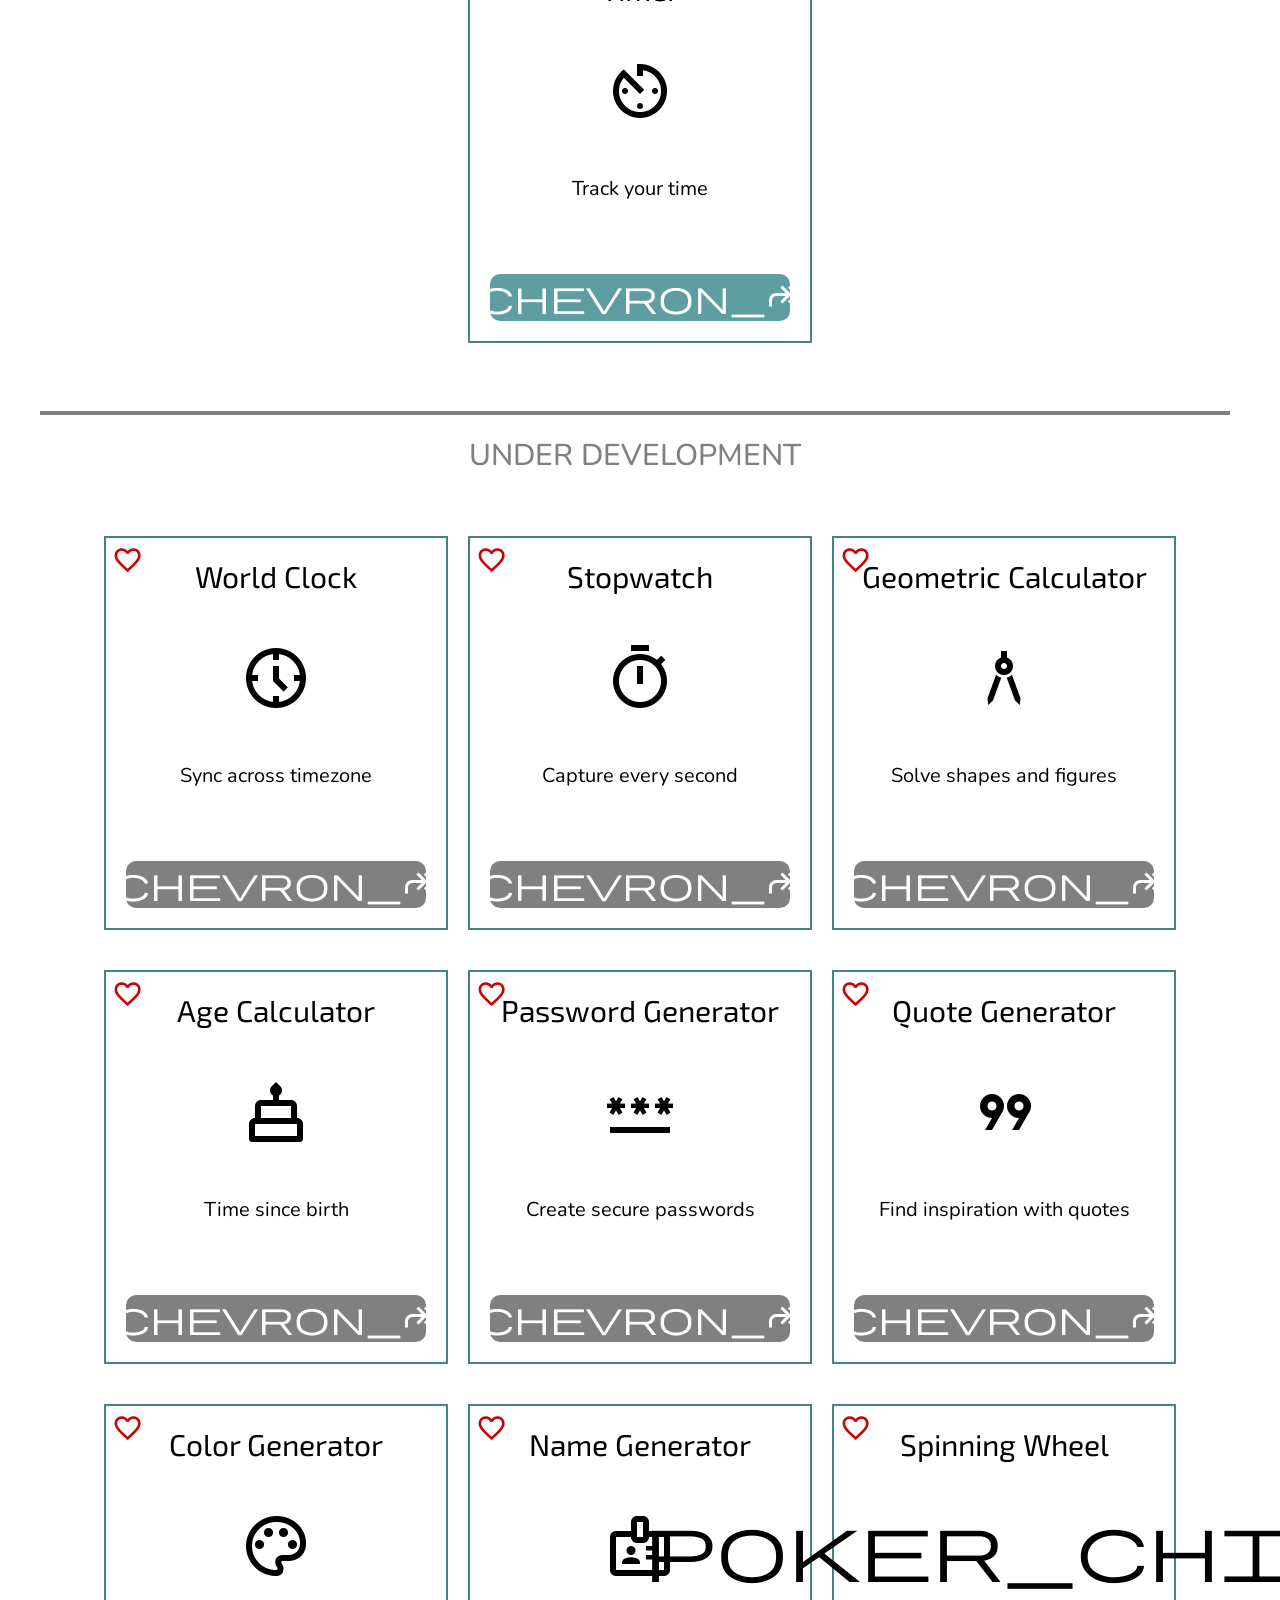
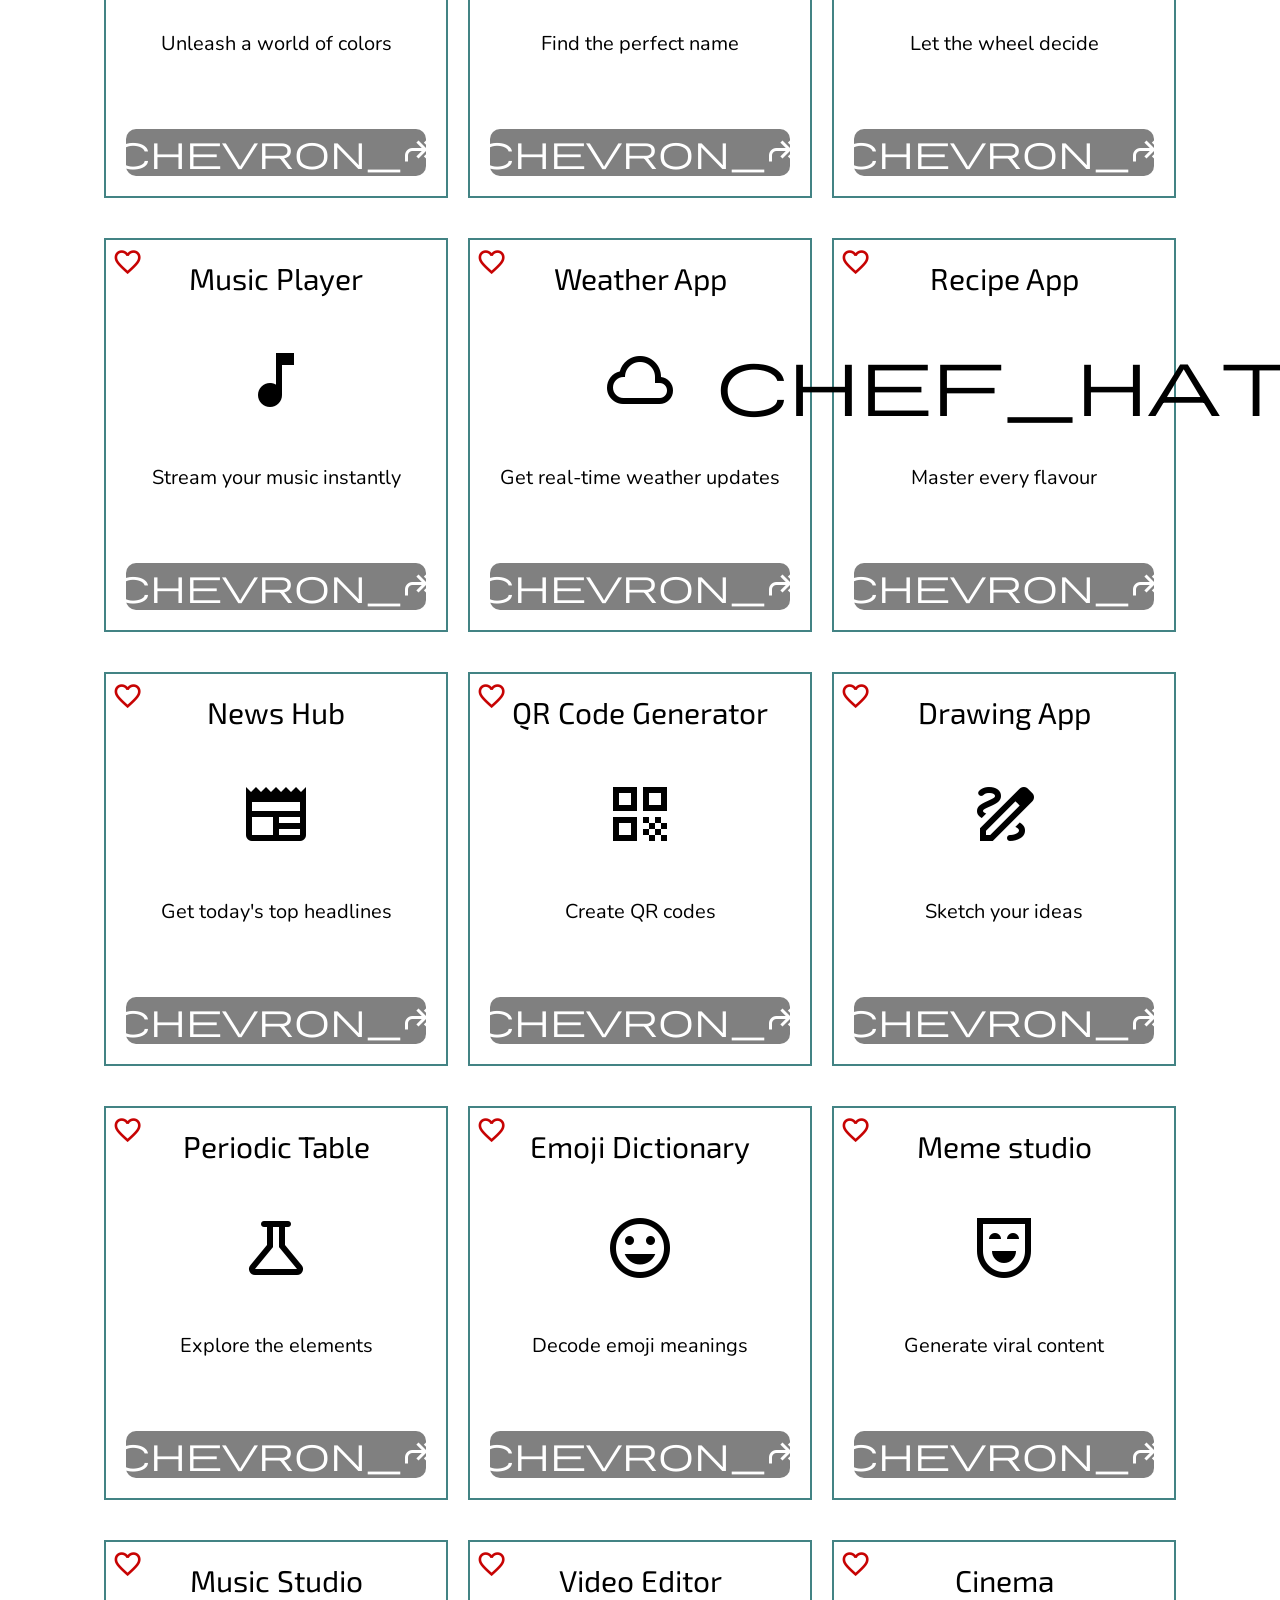
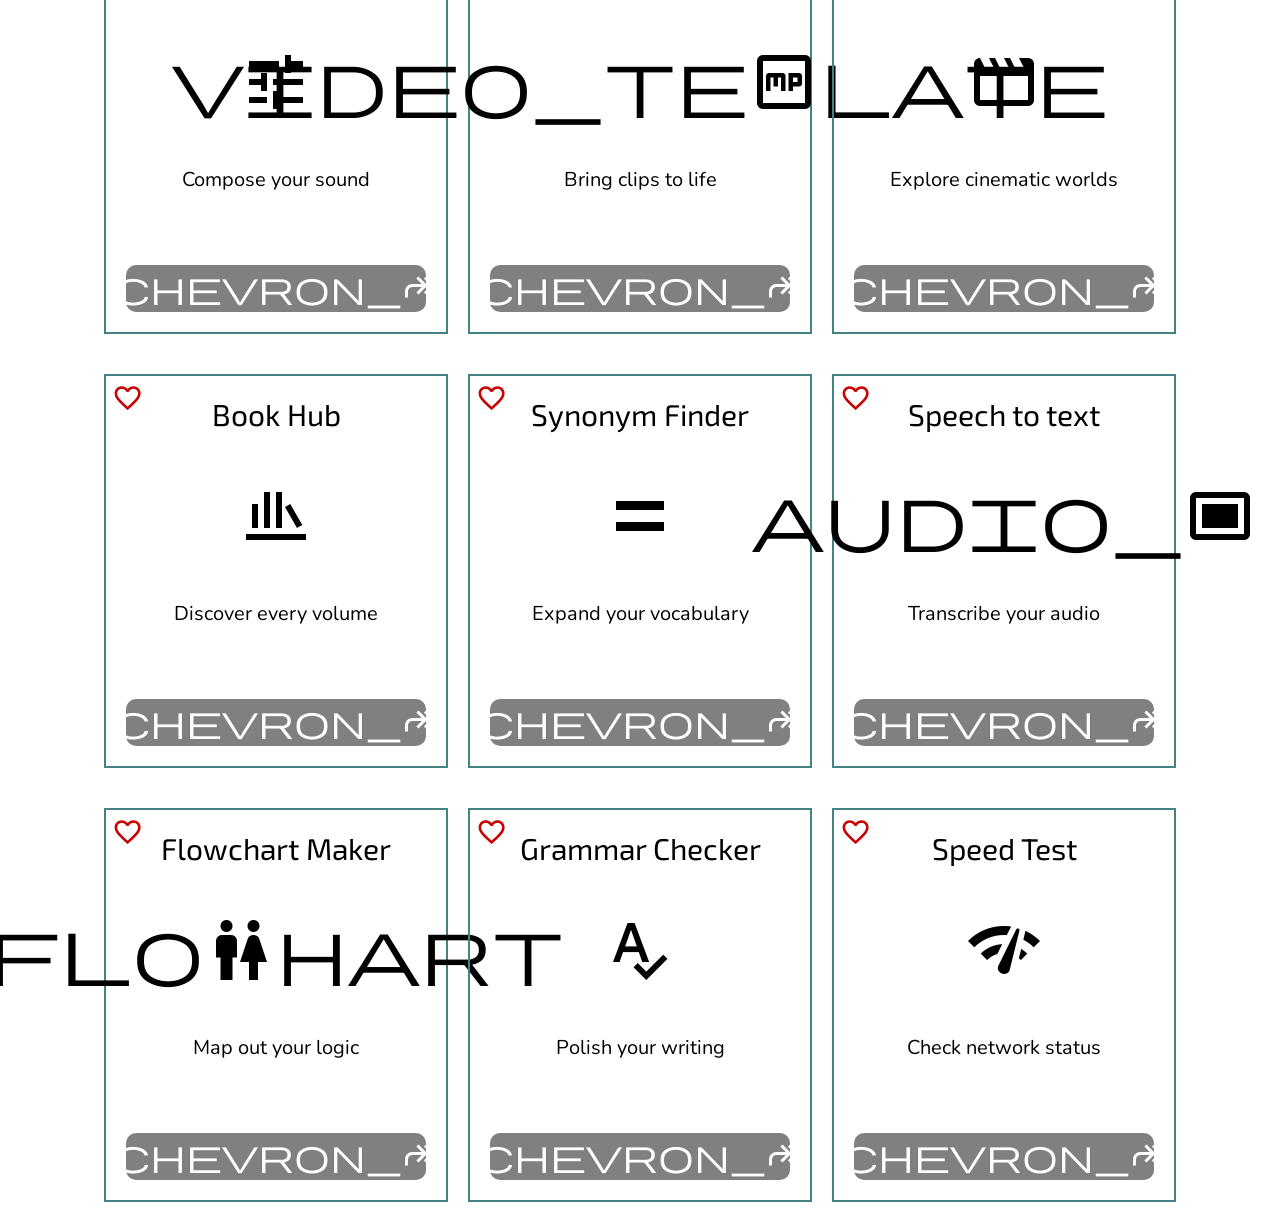
==== commit 53ae1a7d: "Update project files" ====
--- a/index.html
+++ b/index.html
@@ -99,6 +99,18 @@
     
     </div>
 
+    <div class="toolTabs">
+        <button class="tab-btn active" data-filter = "all">All</button>
+        <button class="tab-btn" data-filter = "productivity">Productivity</button>
+        <button class="tab-btn" data-filter = "language">Language</button>
+        <button class="tab-btn" data-filter = "utility">Utility</button>
+        <button class="tab-btn" data-filter = "creative">Creative</button>
+        <button class="tab-btn" data-filter = "time">Time</button>
+        <button class="tab-btn" data-filter = "calculator">Calculator</button>
+        <button class="tab-btn" data-filter = "generator">Generator</button>
+        <button class="tab-btn" data-filter = "entertainment">Entertainment</button>
+
+    </div>
 
     <div class="toolContainer"></div>
 
--- a/styles.css
+++ b/styles.css
@@ -136,6 +136,13 @@
     box-shadow: 0 4px 12px rgba(220, 38, 38, 0.4);
 }
 
+body.dark-theme .toolTabs button{
+    color: white;
+}
+
+body.dark-theme .tab-btn.active{
+    color: var(--theme-color);
+}
 
 
 
@@ -144,6 +151,57 @@
 
 
 /*LAYOUT CONTAINERS*/
+
+.toolTabs{
+    display: flex;
+    flex-direction: row;
+    flex-wrap: wrap;
+    align-content: center;
+    justify-content: center;
+    width: 95%;
+    max-width: 800px;
+    margin: 0 auto;
+    user-select: none;
+}
+
+@media (max-width: 400px){
+    .tab-btn{
+        font-size: 12px;
+        padding: 6px 8px;
+    }
+}
+
+.tab-btn{
+    background-color: transparent;
+    color: black;
+    font-family: "nunito", sans-serif;
+    font-weight: 600;
+    outline: none;
+    border: none;
+    border-radius: 8px;
+    padding: 8px 12px;
+    cursor: pointer;
+    transition: background-color 0.2s ease-in-out;
+    position: relative;
+}
+
+.tab-btn::after{
+    content: "";
+    display: block;
+    width: 0;
+    height: 2px;
+    background-color: var(--theme-color);
+    transition: width 0.3s ease;
+    margin-top: 4px;
+}
+
+.tab-btn.active::after{
+    width: 100%;
+}
+
+.tab-btn.active{
+    color: var(--theme-color-dark);
+}
 
 .toolContainer {
     margin: 20px;
@@ -407,7 +465,7 @@
     display: none;
     margin: 40px auto;
     max-width: 650px;
-    min-width: 200px;
+    width: 80%;
     padding: 30px;
     border: 2px solid var(--theme-color-dark);
     border-radius: 12px;
